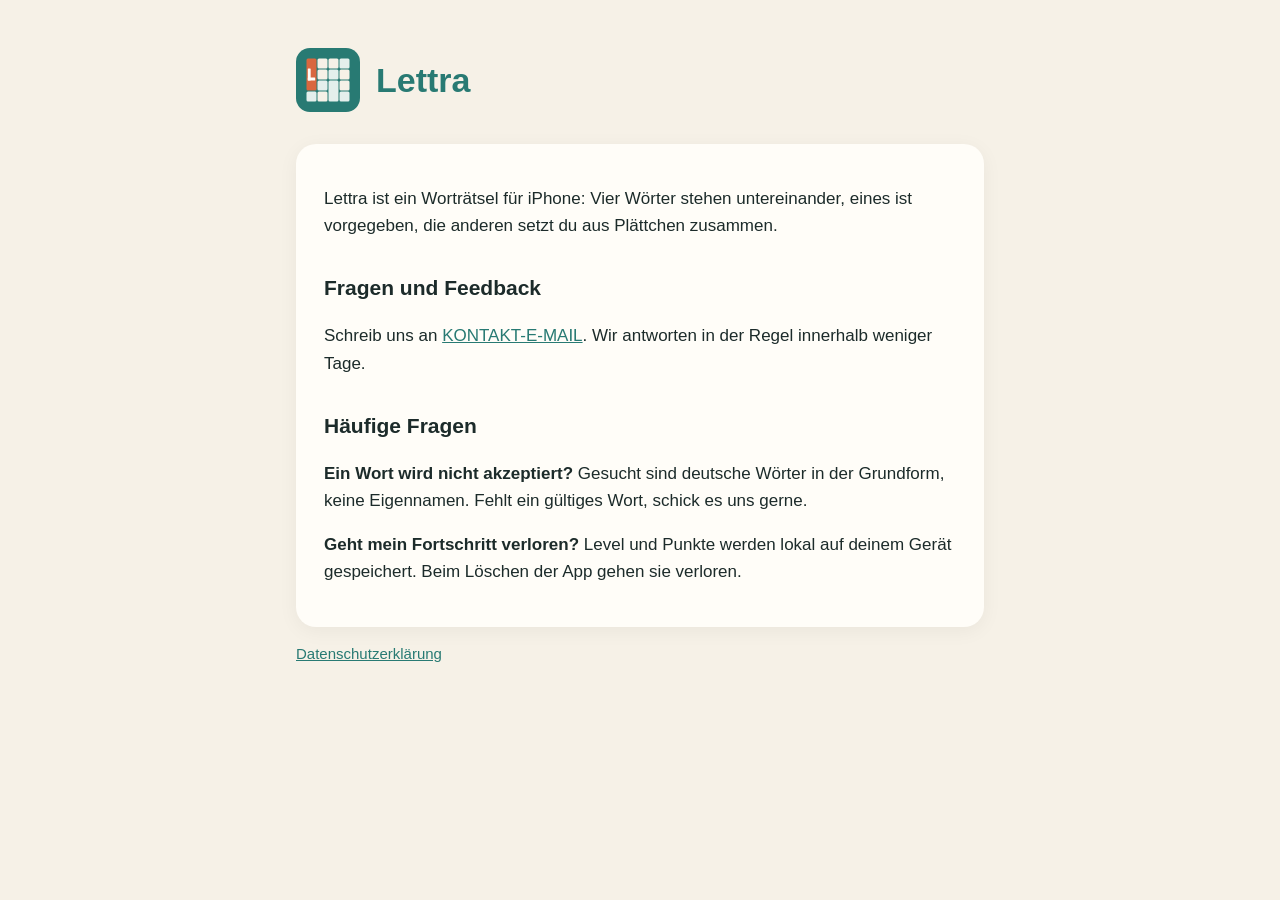
==== index.html @ b5c8e6b7 "Support- und Datenschutzseite für Lettra Co-Authored-By: Claude Opus 5.5 <noreply@anthropic.com> Cla" ====
<!doctype html><html lang="de"><head><meta charset="utf-8"><meta name="viewport" content="width=device-width,initial-scale=1">
<title>Lettra – Support</title><link rel="stylesheet" href="style.css"></head><body><main>
<header><img src="icon.svg" alt=""><h1>Lettra</h1></header>
<div class="card">
<p>Lettra ist ein Worträtsel für iPhone: Vier Wörter stehen untereinander, eines ist vorgegeben, die anderen setzt du aus Plättchen zusammen.</p>
<h2>Fragen und Feedback</h2>
<p>Schreib uns an <a href="mailto:KONTAKT-E-MAIL">KONTAKT-E-MAIL</a>. Wir antworten in der Regel innerhalb weniger Tage.</p>
<h2>Häufige Fragen</h2>
<p><b>Ein Wort wird nicht akzeptiert?</b> Gesucht sind deutsche Wörter in der Grundform, keine Eigennamen. Fehlt ein gültiges Wort, schick es uns gerne.</p>
<p><b>Geht mein Fortschritt verloren?</b> Level und Punkte werden lokal auf deinem Gerät gespeichert. Beim Löschen der App gehen sie verloren.</p>
</div>
<p class="muted"><a href="datenschutz.html">Datenschutzerklärung</a></p>
</main></body></html>
---- style.css ----
:root{--bg:#F6F1E7;--card:#FFFDF8;--ink:#1C2B2A;--muted:#5D6B69;--accent:#287A73;--warm:#D9673F}
*{box-sizing:border-box}body{margin:0;background:var(--bg);color:var(--ink);font:17px/1.6 -apple-system,BlinkMacSystemFont,"Inter","Segoe UI",sans-serif}
main{max-width:720px;margin:0 auto;padding:48px 16px 64px}
header{display:flex;align-items:center;gap:16px;margin-bottom:32px}header img{width:64px;height:64px;border-radius:14px}
h1{margin:0;font-size:34px;color:var(--accent)}h2{margin-top:32px;font-size:21px}
.card{background:var(--card);border-radius:20px;padding:24px 28px;box-shadow:0 4px 20px rgba(0,0,0,.05)}
a{color:var(--accent)}.muted{color:var(--muted);font-size:15px}nav a{margin-right:16px}
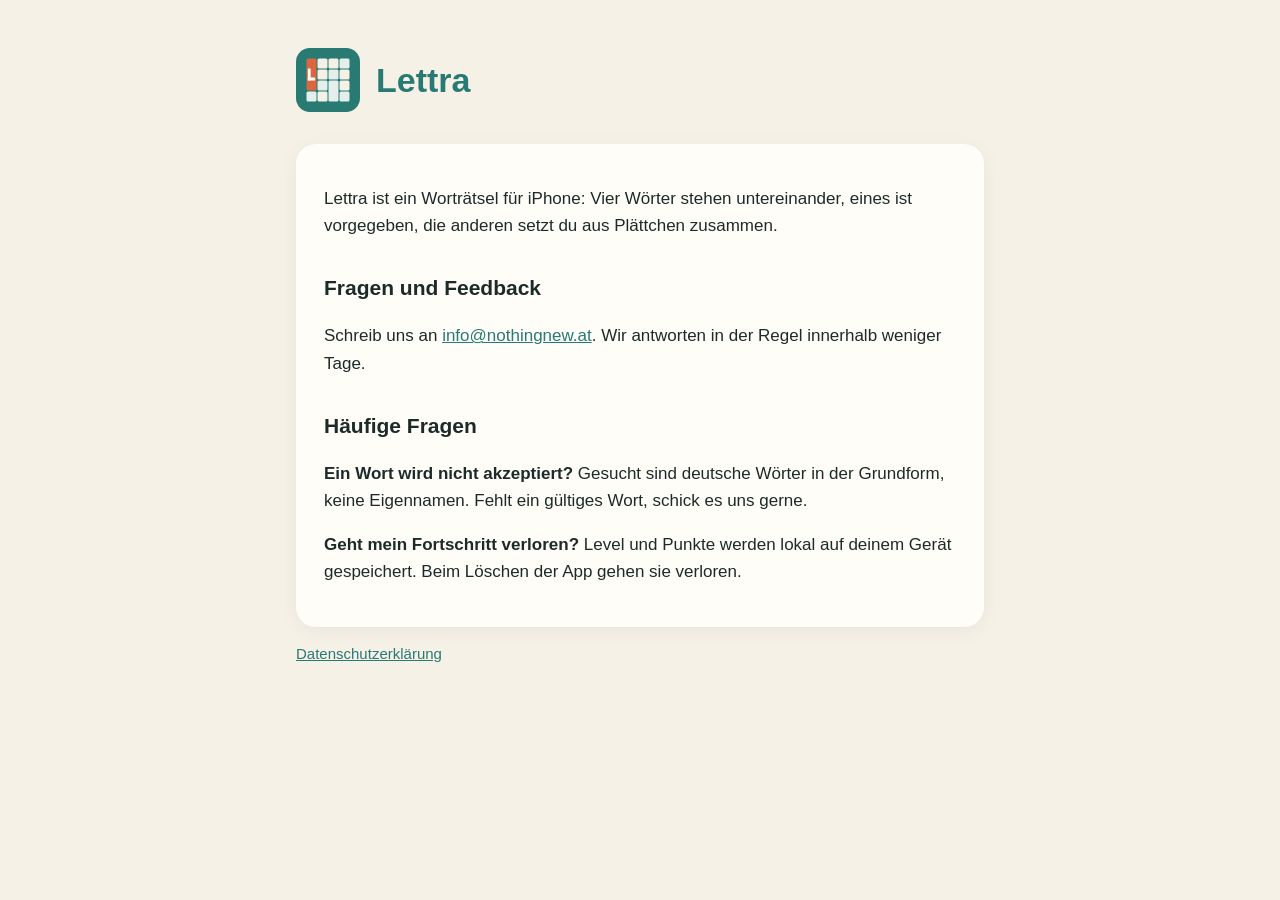
==== commit 2f56ca53: "Kontakt-E-Mail eingetragen Co-Authored-By: Claude Opus 5.5 <noreply@anthropic.com> Claude-Session: h" ====
--- a/index.html
+++ b/index.html
@@ -4,7 +4,7 @@
 <div class="card">
 <p>Lettra ist ein Worträtsel für iPhone: Vier Wörter stehen untereinander, eines ist vorgegeben, die anderen setzt du aus Plättchen zusammen.</p>
 <h2>Fragen und Feedback</h2>
-<p>Schreib uns an <a href="mailto:KONTAKT-E-MAIL">KONTAKT-E-MAIL</a>. Wir antworten in der Regel innerhalb weniger Tage.</p>
+<p>Schreib uns an <a href="mailto:info@nothingnew.at">info@nothingnew.at</a>. Wir antworten in der Regel innerhalb weniger Tage.</p>
 <h2>Häufige Fragen</h2>
 <p><b>Ein Wort wird nicht akzeptiert?</b> Gesucht sind deutsche Wörter in der Grundform, keine Eigennamen. Fehlt ein gültiges Wort, schick es uns gerne.</p>
 <p><b>Geht mein Fortschritt verloren?</b> Level und Punkte werden lokal auf deinem Gerät gespeichert. Beim Löschen der App gehen sie verloren.</p>
